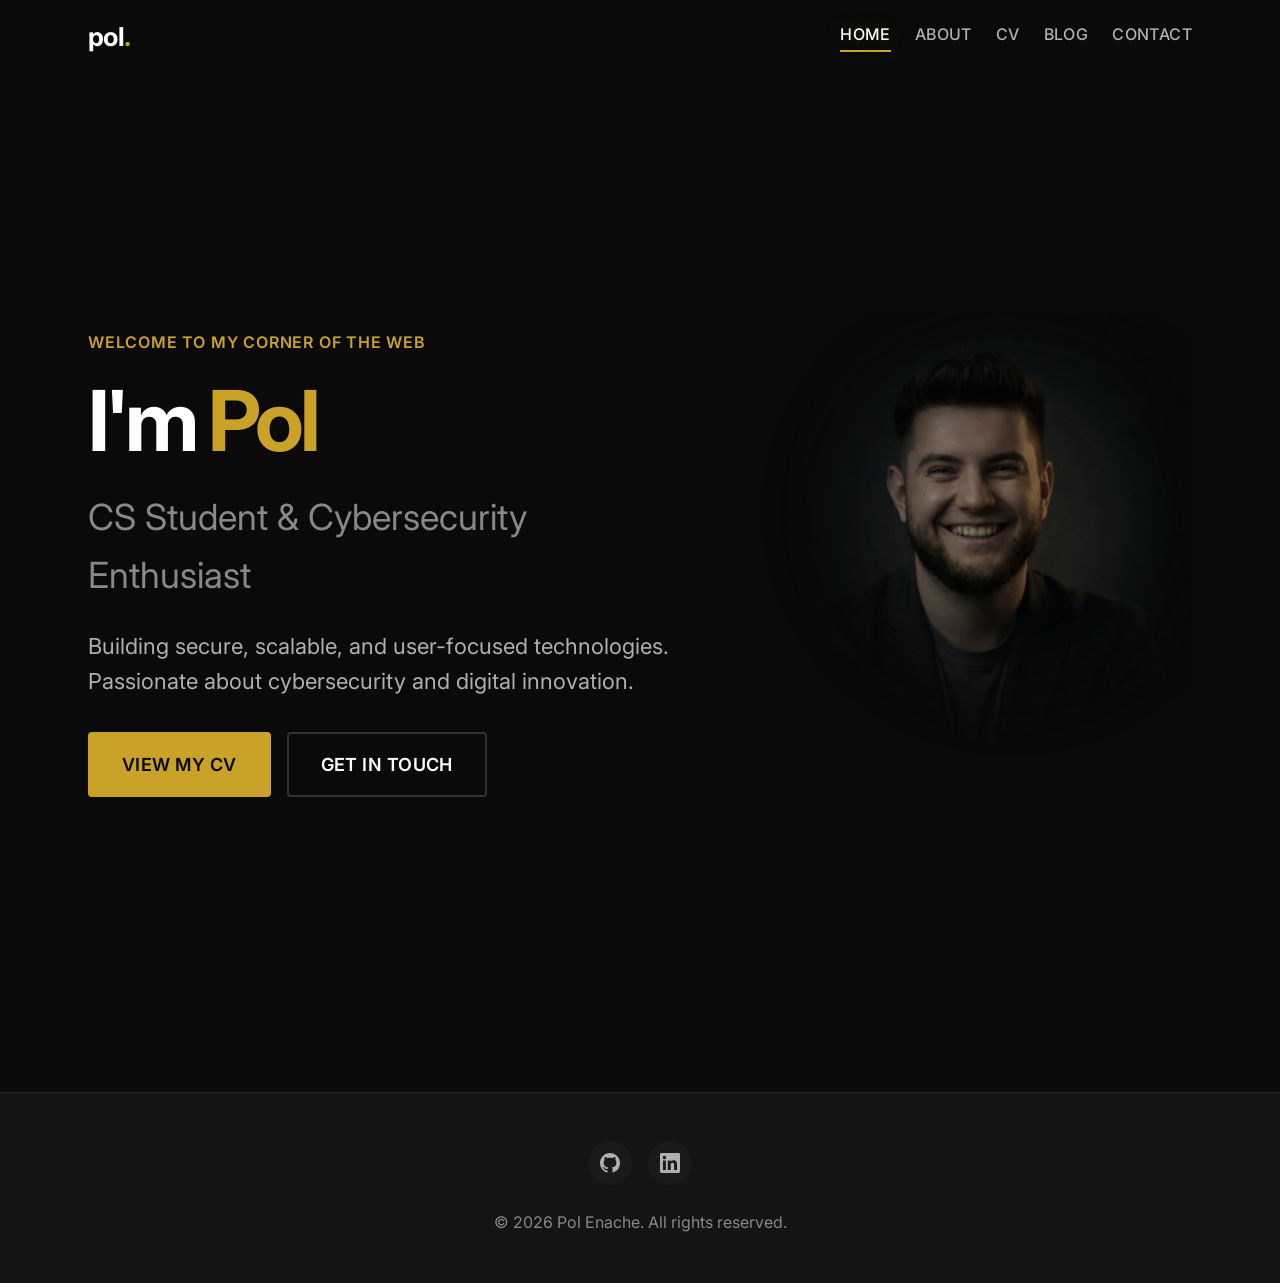
==== index.html @ 5a930a97 "Initial commit - personal portfolio site" ====
<!DOCTYPE html>
<html lang="en">

<head>
  <meta charset="UTF-8">
  <meta name="viewport" content="width=device-width, initial-scale=1.0">
  <meta name="description" content="Personal website of Pol Enache - CS Student & Cybersecurity Enthusiast">
  <title>Pol Enache | Home</title>

  <!-- Google Fonts -->
  <link rel="preconnect" href="https://fonts.googleapis.com">
  <link rel="preconnect" href="https://fonts.gstatic.com" crossorigin>
  <link href="https://fonts.googleapis.com/css2?family=Inter:wght@400;500;600;700&display=swap" rel="stylesheet">

  <!-- Styles -->
  <link rel="stylesheet" href="css/variables.css?v=20260206">
  <link rel="stylesheet" href="css/base.css?v=20260206">
  <link rel="stylesheet" href="css/layout.css?v=20260206">
  <link rel="stylesheet" href="css/components.css?v=20260206">
  <link rel="stylesheet" href="css/animations.css?v=20260206">
  <link rel="stylesheet" href="css/pages.css?v=20260206">
</head>

<body>
  <div class="page-wrapper page-transition">
    <!-- Header -->
    <header class="header">
      <div class="container">
        <div class="header__inner">
          <a href="index.html" class="logo">pol<span>.</span></a>

          <nav class="nav">
            <button class="nav__toggle" aria-label="Toggle navigation">
              <span></span>
              <span></span>
              <span></span>
            </button>

            <ul class="nav__list">
              <li><a href="index.html" class="nav__link active">Home</a></li>
              <li><a href="about.html" class="nav__link">About</a></li>
              <li><a href="cv.html" class="nav__link">CV</a></li>
              <li><a href="blog.html" class="nav__link">Blog</a></li>
              <li><a href="contact.html" class="nav__link">Contact</a></li>
            </ul>
          </nav>
        </div>
      </div>
    </header>

    <!-- Main Content -->
    <main class="main-content">
      <!-- Hero Section -->
      <section class="hero">
        <div class="container">
          <div class="hero__inner">
            <div class="hero__content">
              <span class="hero__greeting">Welcome to my corner of the web</span>
              <h1 class="hero__title">I'm <span class="text-accent">Pol</span></h1>
              <p class="hero__subtitle">CS Student & Cybersecurity Enthusiast</p>
              <p class="hero__description">
                Building secure, scalable, and user-focused technologies.
                Passionate about cybersecurity and digital innovation.
              </p>
              <div class="hero__actions">
                <a href="cv.html" class="btn btn--primary btn--large btn-shine btn--glow">View My CV</a>
                <a href="contact.html" class="btn btn--large">Get in Touch</a>
              </div>
            </div>

            <!-- Hero Portrait -->
            <div class="hero__portrait">
              <div class="hero__portrait-wrapper">
                <img src="images/paul-hero.png" alt="Pol Enache" class="hero__portrait-img">
                <div class="hero__portrait-glow"></div>
              </div>
            </div>
          </div>
        </div>
      </section>
    </main>

    <!-- Footer -->
    <footer class="footer">
      <div class="container">
        <div class="footer__inner">
          <div class="footer__social">
            <a href="https://github.com/3nachePaul" class="footer__social-link" aria-label="GitHub">
              <svg xmlns="http://www.w3.org/2000/svg" viewBox="0 0 24 24" fill="currentColor">
                <path
                  d="M12 0C5.37 0 0 5.37 0 12c0 5.31 3.435 9.795 8.205 11.385.6.105.825-.255.825-.57 0-.285-.015-1.23-.015-2.235-3.015.555-3.795-.735-4.035-1.41-.135-.345-.72-1.41-1.23-1.695-.42-.225-1.02-.78-.015-.795.945-.015 1.62.87 1.845 1.23 1.08 1.815 2.805 1.305 3.495.99.105-.78.42-1.305.765-1.605-2.67-.3-5.46-1.335-5.46-5.925 0-1.305.465-2.385 1.23-3.225-.12-.3-.54-1.53.12-3.18 0 0 1.005-.315 3.3 1.23.96-.27 1.98-.405 3-.405s2.04.135 3 .405c2.295-1.56 3.3-1.23 3.3-1.23.66 1.65.24 2.88.12 3.18.765.84 1.23 1.905 1.23 3.225 0 4.605-2.805 5.625-5.475 5.925.435.375.81 1.095.81 2.22 0 1.605-.015 2.895-.015 3.3 0 .315.225.69.825.57A12.02 12.02 0 0024 12c0-6.63-5.37-12-12-12z" />
              </svg>
            </a>
            <a href="https://www.linkedin.com/in/paul-enache-/" class="footer__social-link" aria-label="LinkedIn">
              <svg xmlns="http://www.w3.org/2000/svg" viewBox="0 0 24 24" fill="currentColor">
                <path
                  d="M20.447 20.452h-3.554v-5.569c0-1.328-.027-3.037-1.852-3.037-1.853 0-2.136 1.445-2.136 2.939v5.667H9.351V9h3.414v1.561h.046c.477-.9 1.637-1.85 3.37-1.85 3.601 0 4.267 2.37 4.267 5.455v6.286zM5.337 7.433a2.062 2.062 0 01-2.063-2.065 2.064 2.064 0 112.063 2.065zm1.782 13.019H3.555V9h3.564v11.452zM22.225 0H1.771C.792 0 0 .774 0 1.729v20.542C0 23.227.792 24 1.771 24h20.451C23.2 24 24 23.227 24 22.271V1.729C24 .774 23.2 0 22.222 0h.003z" />
              </svg>
            </a>
          </div>
          <p class="footer__copyright">© 2026 Pol Enache. All rights reserved.</p>
        </div>
      </div>
    </footer>
  </div>

  <!-- Scripts -->
  <script src="js/main.js?v=20260206"></script>
  <script src="js/animations.js?v=20260206"></script>
  <script src="js/navigation.js?v=20260206"></script>

</body>

</html>
---- css/variables.css ----
/* ==========================================================================
   Design System - CSS Custom Properties
   ========================================================================== */

:root {
  /* Colors - Dark Theme */
  --color-bg: #0a0a0a;
  --color-surface: #141414;
  --color-surface-alt: #1a1a1a;
  --color-surface-elevated: #1f1f1f;
  --color-border: #2a2a2a;
  --color-border-light: #333333;

  /* Text Colors */
  --color-text: #ffffff;
  --color-text-secondary: #b0b0b0;
  --color-text-muted: #888888;
  --color-text-subtle: #666666;

  /* Accent - Gold */
  --color-accent: #c9a227;
  --color-accent-hover: #dbb42f;
  --color-accent-glow: rgba(201, 162, 39, 0.3);
  --color-accent-subtle: rgba(201, 162, 39, 0.1);

  /* Typography */
  --font-family: 'Inter', -apple-system, BlinkMacSystemFont, 'Segoe UI', Roboto, sans-serif;
  --font-weight-normal: 400;
  --font-weight-medium: 500;
  --font-weight-semibold: 600;
  --font-weight-bold: 700;

  /* Font Sizes - Fluid Typography */
  --text-xs: clamp(0.75rem, 0.7rem + 0.25vw, 0.875rem);
  --text-sm: clamp(0.875rem, 0.8rem + 0.375vw, 1rem);
  --text-base: clamp(1rem, 0.925rem + 0.375vw, 1.125rem);
  --text-lg: clamp(1.125rem, 1rem + 0.625vw, 1.375rem);
  --text-xl: clamp(1.25rem, 1.1rem + 0.75vw, 1.625rem);
  --text-2xl: clamp(1.5rem, 1.25rem + 1.25vw, 2.25rem);
  --text-3xl: clamp(1.875rem, 1.5rem + 1.875vw, 3rem);
  --text-4xl: clamp(2.25rem, 1.75rem + 2.5vw, 4rem);
  --text-5xl: clamp(3rem, 2.25rem + 3.75vw, 5.5rem);

  /* Line Heights */
  --leading-none: 1;
  --leading-tight: 1.2;
  --leading-snug: 1.375;
  --leading-normal: 1.5;
  --leading-relaxed: 1.625;
  --leading-loose: 1.75;

  /* Letter Spacing */
  --tracking-tighter: -0.05em;
  --tracking-tight: -0.025em;
  --tracking-normal: 0;
  --tracking-wide: 0.025em;
  --tracking-wider: 0.05em;

  /* Spacing Scale */
  --space-1: 0.25rem;
  /* 4px */
  --space-2: 0.5rem;
  /* 8px */
  --space-3: 0.75rem;
  /* 12px */
  --space-4: 1rem;
  /* 16px */
  --space-5: 1.25rem;
  /* 20px */
  --space-6: 1.5rem;
  /* 24px */
  --space-8: 2rem;
  /* 32px */
  --space-10: 2.5rem;
  /* 40px */
  --space-12: 3rem;
  /* 48px */
  --space-16: 4rem;
  /* 64px */
  --space-20: 5rem;
  /* 80px */
  --space-24: 6rem;
  /* 96px */
  --space-32: 8rem;
  /* 128px */

  /* Container */
  --container-max: 1200px;
  --container-narrow: 800px;
  --container-padding: clamp(1.5rem, 5vw, 3rem);

  /* Border Radius */
  --radius-sm: 4px;
  --radius-md: 8px;
  --radius-lg: 12px;
  --radius-xl: 16px;
  --radius-full: 9999px;

  /* Shadows - Layered for depth */
  --shadow-sm: 0 1px 2px rgba(0, 0, 0, 0.3);
  --shadow-md: 0 4px 6px rgba(0, 0, 0, 0.4);
  --shadow-lg: 0 10px 25px rgba(0, 0, 0, 0.5);
  --shadow-xl: 0 20px 50px rgba(0, 0, 0, 0.6);
  --shadow-glow: 0 0 30px var(--color-accent-glow);

  /* Premium layered shadows for 3D depth */
  --shadow-depth:
    0 1px 2px rgba(0, 0, 0, 0.2),
    0 4px 8px rgba(0, 0, 0, 0.2),
    0 16px 32px rgba(0, 0, 0, 0.25);
  --shadow-depth-hover:
    0 2px 4px rgba(0, 0, 0, 0.2),
    0 8px 16px rgba(0, 0, 0, 0.25),
    0 24px 48px rgba(0, 0, 0, 0.3);
  --shadow-glow-soft: 0 0 20px rgba(201, 162, 39, 0.15);
  --shadow-glow-strong: 0 0 40px rgba(201, 162, 39, 0.35);

  /* Transitions */
  --transition-fast: 150ms ease;
  --transition-base: 250ms ease;
  --transition-slow: 400ms ease;
  --transition-slower: 600ms ease;

  /* Cinematic easing curves */
  --ease-out-expo: cubic-bezier(0.16, 1, 0.3, 1);
  --ease-out-back: cubic-bezier(0.34, 1.56, 0.64, 1);
  --ease-in-out-smooth: cubic-bezier(0.45, 0, 0.15, 1);
  --ease-spring: cubic-bezier(0.175, 0.885, 0.32, 1.275);

  /* Animation durations */
  --duration-fast: 200ms;
  --duration-base: 400ms;
  --duration-slow: 600ms;
  --duration-slower: 800ms;
  --duration-cinematic: 1000ms;

  /* Z-Index Scale */
  --z-base: 1;
  --z-dropdown: 100;
  --z-sticky: 200;
  --z-overlay: 300;
  --z-modal: 400;
  --z-toast: 500;
}
---- css/base.css ----
/* ==========================================================================
   Base Styles - Reset & Typography
   ========================================================================== */

/* Modern CSS Reset */
*,
*::before,
*::after {
    box-sizing: border-box;
    margin: 0;
    padding: 0;
}

html {
    font-size: 16px;
    scroll-behavior: smooth;
    -webkit-font-smoothing: antialiased;
    -moz-osx-font-smoothing: grayscale;
}

body {
    font-family: var(--font-family);
    font-size: var(--text-base);
    font-weight: var(--font-weight-normal);
    line-height: var(--leading-relaxed);
    color: var(--color-text);
    background-color: var(--color-bg);
    min-height: 100vh;
    overflow-x: hidden;
}

/* Typography */
h1,
h2,
h3,
h4,
h5,
h6 {
    font-weight: var(--font-weight-bold);
    line-height: var(--leading-tight);
    letter-spacing: var(--tracking-tight);
    color: var(--color-text);
}

h1 {
    font-size: var(--text-5xl);
    letter-spacing: var(--tracking-tighter);
}

h2 {
    font-size: var(--text-4xl);
}

h3 {
    font-size: var(--text-3xl);
}

h4 {
    font-size: var(--text-2xl);
}

h5 {
    font-size: var(--text-xl);
}

h6 {
    font-size: var(--text-lg);
}

p {
    margin-bottom: var(--space-4);
    color: var(--color-text-secondary);
}

p:last-child {
    margin-bottom: 0;
}

/* Links */
a {
    color: var(--color-accent);
    text-decoration: none;
    transition: color var(--transition-fast);
}

a:hover {
    color: var(--color-accent-hover);
}

/* Lists */
ul,
ol {
    padding-left: var(--space-6);
}

li {
    margin-bottom: var(--space-2);
    color: var(--color-text-secondary);
}

/* Images */
img {
    max-width: 100%;
    height: auto;
    display: block;
}

/* Selection */
::selection {
    background-color: var(--color-accent);
    color: var(--color-bg);
}

/* Focus States */
:focus-visible {
    outline: 2px solid var(--color-accent);
    outline-offset: 2px;
}

/* Scrollbar Styling */
::-webkit-scrollbar {
    width: 10px;
}

::-webkit-scrollbar-track {
    background: var(--color-surface);
}

::-webkit-scrollbar-thumb {
    background: var(--color-border-light);
    border-radius: var(--radius-full);
}

::-webkit-scrollbar-thumb:hover {
    background: var(--color-text-subtle);
}

/* Utility Classes */
.text-accent {
    color: var(--color-accent);
}

.text-muted {
    color: var(--color-text-muted);
}

.text-secondary {
    color: var(--color-text-secondary);
}

.font-medium {
    font-weight: var(--font-weight-medium);
}

.font-semibold {
    font-weight: var(--font-weight-semibold);
}

.font-bold {
    font-weight: var(--font-weight-bold);
}

/* Screen Reader Only */
.sr-only {
    position: absolute;
    width: 1px;
    height: 1px;
    padding: 0;
    margin: -1px;
    overflow: hidden;
    clip: rect(0, 0, 0, 0);
    white-space: nowrap;
    border: 0;
}

/* Mobile Typography Adjustments */
@media (max-width: 768px) {
    h1 {
        font-size: var(--text-3xl);
        word-break: break-word;
    }

    h2 {
        font-size: var(--text-2xl);
    }

    h3 {
        font-size: var(--text-xl);
    }

    h4 {
        font-size: var(--text-lg);
    }

    /* Prevent horizontal overflow */
    body {
        overflow-x: hidden;
    }

    .container {
        padding-left: var(--space-4);
        padding-right: var(--space-4);
    }
}
---- css/layout.css ----
/* ==========================================================================
   Layout - Navigation, Footer, Containers
   ========================================================================== */

/* Container */
.container {
    width: 100%;
    max-width: var(--container-max);
    margin: 0 auto;
    padding: 0 var(--container-padding);
}

.container--narrow {
    max-width: var(--container-narrow);
}

/* Page Wrapper */
.page-wrapper {
    display: flex;
    flex-direction: column;
    min-height: 100vh;
}

.main-content {
    flex: 1;
    padding-top: var(--space-24);
    padding-bottom: var(--space-24);
}

/* Header / Navigation */
.header {
    position: fixed;
    top: 0;
    left: 0;
    right: 0;
    z-index: var(--z-sticky);
    padding: var(--space-4) 0;
    background-color: rgba(10, 10, 10, 0.8);
    backdrop-filter: blur(20px);
    -webkit-backdrop-filter: blur(20px);
    border-bottom: 1px solid transparent;
    transition: border-color var(--transition-base), background-color var(--transition-base);
}

.header.scrolled {
    border-color: var(--color-border);
    background-color: rgba(10, 10, 10, 0.95);
    box-shadow: var(--shadow-depth);
}

.header__inner {
    display: flex;
    align-items: center;
    justify-content: space-between;
}

/* Logo */
.logo {
    font-size: var(--text-xl);
    font-weight: var(--font-weight-bold);
    color: var(--color-text);
    letter-spacing: var(--tracking-tight);
    transition: color var(--transition-fast);
}

.logo:hover {
    color: var(--color-accent);
}

.logo span {
    color: var(--color-accent);
}

/* Desktop Navigation */
.nav {
    display: flex;
    align-items: center;
    gap: var(--space-8);
}

.nav__list {
    display: flex;
    align-items: center;
    gap: var(--space-6);
    list-style: none;
    padding: 0;
    margin: 0;
}

.nav__link {
    position: relative;
    font-size: var(--text-sm);
    font-weight: var(--font-weight-medium);
    color: var(--color-text-secondary);
    text-transform: uppercase;
    letter-spacing: var(--tracking-wide);
    padding: var(--space-2) 0;
    transition: color var(--duration-base) var(--ease-out-expo);
}

.nav__link:hover {
    transform: translateY(-1px);
}

.nav__link::after {
    content: '';
    position: absolute;
    bottom: 0;
    left: 0;
    width: 0;
    height: 2px;
    background-color: var(--color-accent);
    transition: width var(--transition-base);
}

.nav__link:hover,
.nav__link.active {
    color: var(--color-text);
}

.nav__link:hover::after,
.nav__link.active::after {
    width: 100%;
}

/* Mobile Menu Toggle */
.nav__toggle {
    display: none;
    flex-direction: column;
    justify-content: center;
    align-items: center;
    width: 44px;
    height: 44px;
    padding: 0;
    background: none;
    border: none;
    cursor: pointer;
    gap: 6px;
}

.nav__toggle span {
    display: block;
    width: 24px;
    height: 2px;
    background-color: var(--color-text);
    transition: transform var(--transition-base), opacity var(--transition-fast);
}

.nav__toggle.active span:first-child {
    transform: rotate(45deg) translate(5.5px, 5.5px);
}

.nav__toggle.active span:nth-child(2) {
    opacity: 0;
}

.nav__toggle.active span:last-child {
    transform: rotate(-45deg) translate(5.5px, -5.5px);
}

/* Mobile Navigation */
@media (max-width: 768px) {
    .nav__toggle {
        display: flex;
        z-index: 1000;
    }

    .nav__list {
        position: fixed;
        top: 0;
        left: 0;
        right: 0;
        bottom: 0;
        flex-direction: column;
        justify-content: flex-start;
        align-items: center;
        gap: var(--space-4);
        padding-top: 100px;
        padding-bottom: var(--space-8);
        background-color: rgba(10, 10, 10, 0.98);
        opacity: 0;
        visibility: hidden;
        transition: opacity var(--transition-base), visibility var(--transition-base);
        z-index: 999;
        overflow-y: auto;
    }

    .nav__list.active {
        opacity: 1;
        visibility: visible;
    }

    .nav__link {
        font-size: var(--text-lg);
        padding: var(--space-3) var(--space-6);
    }

    .main-content {
        padding-top: var(--space-16);
        padding-bottom: var(--space-16);
    }
}

/* Footer */
.footer {
    padding: var(--space-12) 0;
    border-top: 1px solid var(--color-border);
    background-color: var(--color-surface);
}

.footer__inner {
    display: flex;
    flex-direction: column;
    align-items: center;
    gap: var(--space-6);
    text-align: center;
}

.footer__social {
    display: flex;
    gap: var(--space-4);
}

.footer__social-link {
    display: flex;
    align-items: center;
    justify-content: center;
    width: 44px;
    height: 44px;
    border-radius: var(--radius-full);
    background-color: var(--color-surface-alt);
    color: var(--color-text-secondary);
    transition:
        background-color var(--duration-base) var(--ease-out-expo),
        color var(--transition-fast),
        transform var(--duration-base) var(--ease-out-back),
        box-shadow var(--duration-base) var(--ease-out-expo);
}

.footer__social-link:hover {
    background-color: var(--color-accent);
    color: var(--color-bg);
    transform: translateY(-4px);
    box-shadow: var(--shadow-glow-soft);
}

.footer__social-link svg {
    width: 20px;
    height: 20px;
}

.footer__copyright {
    font-size: var(--text-sm);
    color: var(--color-text-muted);
}

/* Section Layouts */
.section {
    padding: var(--space-20) 0;
}

.section--hero {
    min-height: 100vh;
    display: flex;
    align-items: center;
    padding-top: var(--space-16);
}

.section__header {
    margin-bottom: var(--space-12);
}

.section__title {
    margin-bottom: var(--space-4);
}

.section__subtitle {
    font-size: var(--text-lg);
    color: var(--color-text-muted);
}

/* Grid System */
.grid {
    display: grid;
    gap: var(--space-8);
}

.grid--2 {
    grid-template-columns: repeat(2, 1fr);
}

.grid--3 {
    grid-template-columns: repeat(3, 1fr);
}

@media (max-width: 992px) {
    .grid--3 {
        grid-template-columns: repeat(2, 1fr);
    }
}

@media (max-width: 768px) {

    .grid--2,
    .grid--3 {
        grid-template-columns: 1fr;
    }

    .section {
        padding: var(--space-16) 0;
    }

    .section--hero {
        padding-top: var(--space-24);
    }
}
---- css/components.css ----
/* ==========================================================================
   Components - Buttons, Cards, Forms
   ========================================================================== */

/* Buttons */
.btn {
    display: inline-flex;
    align-items: center;
    justify-content: center;
    gap: var(--space-2);
    padding: var(--space-3) var(--space-6);
    font-family: var(--font-family);
    font-size: var(--text-sm);
    font-weight: var(--font-weight-semibold);
    text-transform: uppercase;
    letter-spacing: var(--tracking-wide);
    color: var(--color-text);
    background-color: transparent;
    border: 2px solid var(--color-border-light);
    border-radius: var(--radius-sm);
    cursor: pointer;
    transition:
        all var(--duration-base) var(--ease-out-expo),
        box-shadow var(--duration-base) var(--ease-out-expo);
}

.btn:hover {
    border-color: var(--color-accent);
    color: var(--color-accent);
    transform: translateY(-3px);
    box-shadow: var(--shadow-glow-soft);
}

.btn:active {
    transform: translateY(0);
}

.btn--primary {
    background-color: var(--color-accent);
    border-color: var(--color-accent);
    color: var(--color-bg);
}

.btn--primary:hover {
    background-color: var(--color-accent-hover);
    border-color: var(--color-accent-hover);
    color: var(--color-bg);
    box-shadow: var(--shadow-glow-strong);
    transform: translateY(-3px);
}

.btn--large {
    padding: var(--space-4) var(--space-8);
    font-size: var(--text-base);
}

.btn--icon {
    width: 44px;
    height: 44px;
    padding: 0;
    border-radius: var(--radius-full);
}

/* Cards */
.card {
    background-color: var(--color-surface);
    border: 1px solid var(--color-border);
    border-radius: var(--radius-lg);
    padding: var(--space-6);
    box-shadow: var(--shadow-depth);
    transition:
        transform var(--duration-base) var(--ease-out-expo),
        border-color var(--duration-base) var(--ease-out-expo),
        box-shadow var(--duration-base) var(--ease-out-expo);
}

.card:hover {
    transform: translateY(-8px);
    border-color: var(--color-accent);
    box-shadow: var(--shadow-depth-hover), var(--shadow-glow-soft);
}

.card--clickable {
    cursor: pointer;
}

.card__header {
    margin-bottom: var(--space-4);
}

.card__meta {
    display: flex;
    align-items: center;
    gap: var(--space-3);
    font-size: var(--text-sm);
    color: var(--color-text-muted);
    margin-bottom: var(--space-2);
}

.card__title {
    font-size: var(--text-xl);
    margin-bottom: 0;
    transition: color var(--transition-fast);
}

.card:hover .card__title {
    color: var(--color-accent);
}

.card__content {
    color: var(--color-text-secondary);
}

.card__footer {
    margin-top: var(--space-4);
    padding-top: var(--space-4);
    border-top: 1px solid var(--color-border);
}

/* Tags */
.tag {
    display: inline-flex;
    align-items: center;
    padding: var(--space-1) var(--space-3);
    font-size: var(--text-xs);
    font-weight: var(--font-weight-medium);
    color: var(--color-accent);
    background-color: var(--color-accent-subtle);
    border-radius: var(--radius-full);
    text-transform: uppercase;
    letter-spacing: var(--tracking-wide);
}

/* Form Elements */
.form-group {
    margin-bottom: var(--space-6);
}

.form-label {
    display: block;
    font-size: var(--text-sm);
    font-weight: var(--font-weight-medium);
    color: var(--color-text);
    margin-bottom: var(--space-2);
    text-transform: uppercase;
    letter-spacing: var(--tracking-wide);
}

.form-input,
.form-textarea {
    width: 100%;
    padding: var(--space-4);
    font-family: var(--font-family);
    font-size: var(--text-base);
    color: var(--color-text);
    background-color: var(--color-surface);
    border: 1px solid var(--color-border);
    border-radius: var(--radius-md);
    transition: border-color var(--transition-fast), box-shadow var(--transition-fast);
}

.form-input::placeholder,
.form-textarea::placeholder {
    color: var(--color-text-subtle);
}

.form-input:focus,
.form-textarea:focus {
    outline: none;
    border-color: var(--color-accent);
    box-shadow: 0 0 0 3px var(--color-accent-subtle);
}

.form-textarea {
    min-height: 150px;
    resize: vertical;
}

/* Timeline */
.timeline {
    position: relative;
    padding-left: var(--space-8);
}

.timeline::before {
    content: '';
    position: absolute;
    left: 0;
    top: 0;
    bottom: 0;
    width: 2px;
    background-color: var(--color-border);
}

.timeline__item {
    position: relative;
    padding-bottom: var(--space-10);
}

.timeline__item:last-child {
    padding-bottom: 0;
}

.timeline__item::before {
    content: '';
    position: absolute;
    left: calc(-1 * var(--space-8) - 5px);
    top: 6px;
    width: 12px;
    height: 12px;
    background-color: var(--color-accent);
    border-radius: var(--radius-full);
    box-shadow: 0 0 0 4px var(--color-bg), var(--shadow-glow-soft);
}

.timeline__date {
    font-size: var(--text-sm);
    font-weight: var(--font-weight-semibold);
    color: var(--color-accent);
    text-transform: uppercase;
    letter-spacing: var(--tracking-wide);
    margin-bottom: var(--space-2);
}

.timeline__title {
    font-size: var(--text-xl);
    margin-bottom: var(--space-1);
}

.timeline__subtitle {
    font-size: var(--text-base);
    color: var(--color-text-muted);
    margin-bottom: var(--space-3);
}

.timeline__content {
    color: var(--color-text-secondary);
}

/* Skills */
.skill-list {
    display: flex;
    flex-wrap: wrap;
    gap: var(--space-3);
    list-style: none;
    padding: 0;
}

.skill-item {
    padding: var(--space-2) var(--space-4);
    font-size: var(--text-sm);
    font-weight: var(--font-weight-medium);
    color: var(--color-text-secondary);
    background-color: var(--color-surface-alt);
    border: 1px solid var(--color-border);
    border-radius: var(--radius-md);
    margin-bottom: 0;
    transition:
        border-color var(--duration-base) var(--ease-out-expo),
        color var(--transition-fast),
        transform var(--duration-base) var(--ease-out-back),
        box-shadow var(--duration-base) var(--ease-out-expo);
}

.skill-item:hover {
    border-color: var(--color-accent);
    color: var(--color-text);
    transform: translateY(-2px);
    box-shadow: var(--shadow-glow-soft);
}

/* Divider */
.divider {
    width: 60px;
    height: 3px;
    background-color: var(--color-accent);
    border: none;
    margin: var(--space-6) 0;
}

/* Icon Links */
.icon-link {
    display: inline-flex;
    align-items: center;
    gap: var(--space-2);
    color: var(--color-text-secondary);
    transition: color var(--transition-fast);
}

.icon-link:hover {
    color: var(--color-accent);
}

.icon-link svg {
    width: 18px;
    height: 18px;
}

/* Mobile Component Adjustments */
@media (max-width: 768px) {
    .btn {
        padding: var(--space-3) var(--space-5);
        font-size: var(--text-xs);
    }

    .btn--large {
        padding: var(--space-3) var(--space-6);
        font-size: var(--text-sm);
    }

    .card {
        padding: var(--space-4);
    }

    .card:hover {
        transform: translateY(-4px);
    }

    .card__title {
        font-size: var(--text-lg);
    }

    /* Form elements mobile */
    .form-input,
    .form-textarea {
        padding: var(--space-3);
        font-size: var(--text-base);
    }
}
---- css/animations.css ----
/* ==========================================================================
   Animations - Premium Keyframes, Cinematic Transitions, Scroll Reveals
   ========================================================================== */

/* ==========================================================================
   Keyframe Animations
   ========================================================================== */

@keyframes fadeIn {
    from {
        opacity: 0;
    }

    to {
        opacity: 1;
    }
}

@keyframes fadeInUp {
    from {
        opacity: 0;
        transform: translateY(40px);
    }

    to {
        opacity: 1;
        transform: translateY(0);
    }
}

@keyframes fadeInDown {
    from {
        opacity: 0;
        transform: translateY(-30px);
    }

    to {
        opacity: 1;
        transform: translateY(0);
    }
}

@keyframes fadeInLeft {
    from {
        opacity: 0;
        transform: translateX(-40px);
    }

    to {
        opacity: 1;
        transform: translateX(0);
    }
}

@keyframes fadeInRight {
    from {
        opacity: 0;
        transform: translateX(40px);
    }

    to {
        opacity: 1;
        transform: translateX(0);
    }
}

@keyframes scaleIn {
    from {
        opacity: 0;
        transform: scale(0.92);
    }

    to {
        opacity: 1;
        transform: scale(1);
    }
}

/* Cinematic reveal with subtle blur */
@keyframes cinematicReveal {
    from {
        opacity: 0;
        transform: translateY(60px) scale(0.95);
        filter: blur(8px);
    }

    40% {
        filter: blur(2px);
    }

    to {
        opacity: 1;
        transform: translateY(0) scale(1);
        filter: blur(0);
    }
}

/* Elegant rise animation for cards */
@keyframes riseUp {
    from {
        opacity: 0;
        transform: translateY(50px);
    }

    to {
        opacity: 1;
        transform: translateY(0);
    }
}

/* Gold accent line animation */
@keyframes lineExpand {
    from {
        transform: scaleX(0);
        transform-origin: left center;
    }

    to {
        transform: scaleX(1);
        transform-origin: left center;
    }
}

@keyframes lineExpandCenter {
    from {
        transform: scaleX(0);
    }

    to {
        transform: scaleX(1);
    }
}

/* Subtle pulse for timeline dots */
@keyframes dotPulse {

    0%,
    100% {
        box-shadow: 0 0 0 0 var(--color-accent-glow);
    }

    50% {
        box-shadow: 0 0 0 8px transparent;
    }
}

/* Button glow pulse */
@keyframes glowPulse {

    0%,
    100% {
        box-shadow: var(--shadow-glow-soft);
    }

    50% {
        box-shadow: var(--shadow-glow);
    }
}

@keyframes slideInFromBottom {
    from {
        transform: translateY(100%);
    }

    to {
        transform: translateY(0);
    }
}

@keyframes pulse {

    0%,
    100% {
        opacity: 1;
    }

    50% {
        opacity: 0.7;
    }
}

@keyframes shimmer {
    0% {
        background-position: -200% 0;
    }

    100% {
        background-position: 200% 0;
    }
}

@keyframes scrollBounce {

    0%,
    100% {
        transform: translateX(-50%) translateY(0);
        opacity: 1;
    }

    50% {
        transform: translateX(-50%) translateY(12px);
        opacity: 0.4;
    }
}

/* Pop in animation for skill tags */
@keyframes popIn {
    from {
        opacity: 0;
        transform: scale(0.8);
    }

    50% {
        transform: scale(1.05);
    }

    to {
        opacity: 1;
        transform: scale(1);
    }
}

/* ==========================================================================
   Page Load Animation
   ========================================================================== */

/* Page entrance — cinematic fade + rise + blur clear */
@keyframes pageEntrance {
    0% {
        opacity: 0;
        transform: translateY(20px);
        filter: blur(6px);
    }

    60% {
        filter: blur(0);
    }

    100% {
        opacity: 1;
        transform: translateY(0);
        filter: blur(0);
    }
}

.page-transition {
    animation: pageEntrance 0.9s cubic-bezier(0.16, 1, 0.3, 1) forwards;
}

/* ==========================================================================
   Scroll Reveal System
   ========================================================================== */

/* Base reveal class - smooth and modern */
.reveal {
    opacity: 0;
    transform: translateY(40px) scale(0.98);
    filter: blur(4px);
    transition:
        opacity 0.8s cubic-bezier(0.16, 1, 0.3, 1),
        transform 0.8s cubic-bezier(0.16, 1, 0.3, 1),
        filter 0.6s cubic-bezier(0.16, 1, 0.3, 1);
}

.reveal.revealed {
    opacity: 1;
    transform: translateY(0) scale(1);
    filter: blur(0);
}

/* Rise variant - more pronounced vertical movement */
.reveal--rise {
    transform: translateY(60px);
}

.reveal--rise.revealed {
    transform: translateY(0);
}

/* Fade variant - opacity only */
.reveal--fade {
    transform: none;
}

.reveal--fade.revealed {
    transform: none;
}

/* Scale variant */
.reveal--scale {
    transform: scale(0.92);
}

.reveal--scale.revealed {
    transform: scale(1);
}

/* Left slide variant */
.reveal--left {
    transform: translateX(-50px);
}

.reveal--left.revealed {
    transform: translateX(0);
}

/* Right slide variant */
.reveal--right {
    transform: translateX(50px);
}

.reveal--right.revealed {
    transform: translateX(0);
}

/* Cinematic variant with blur - premium effect */
.reveal--cinematic {
    transform: translateY(50px) scale(0.94);
    filter: blur(8px);
    transition:
        opacity 1s cubic-bezier(0.16, 1, 0.3, 1),
        transform 1s cubic-bezier(0.16, 1, 0.3, 1),
        filter 0.7s cubic-bezier(0.16, 1, 0.3, 1);
}

.reveal--cinematic.revealed {
    transform: translateY(0) scale(1);
    filter: blur(0);
}

/* Staggered Delays for groups */
.reveal-delay-1 {
    transition-delay: 100ms;
}

.reveal-delay-2 {
    transition-delay: 200ms;
}

.reveal-delay-3 {
    transition-delay: 300ms;
}

.reveal-delay-4 {
    transition-delay: 400ms;
}

.reveal-delay-5 {
    transition-delay: 500ms;
}

.reveal-delay-6 {
    transition-delay: 600ms;
}

/* Extended delays for hero sequences */
.hero-delay-1 {
    animation-delay: 0.1s;
}

.hero-delay-2 {
    animation-delay: 0.2s;
}

.hero-delay-3 {
    animation-delay: 0.3s;
}

.hero-delay-4 {
    animation-delay: 0.4s;
}

.hero-delay-5 {
    animation-delay: 0.5s;
}

.hero-delay-6 {
    animation-delay: 0.6s;
}

.hero-delay-7 {
    animation-delay: 0.7s;
}

.hero-delay-8 {
    animation-delay: 0.8s;
}

/* ==========================================================================
   Hero Animations - Premium Cinematic Sequence
   ========================================================================== */

/* Cinematic hero entrance with scale and blur */
@keyframes heroReveal {
    0% {
        opacity: 0;
        transform: translateY(30px) scale(0.96);
        filter: blur(8px);
    }

    60% {
        filter: blur(2px);
    }

    100% {
        opacity: 1;
        transform: translateY(0) scale(1);
        filter: blur(0);
    }
}

@keyframes heroPortraitReveal {
    0% {
        opacity: 0;
        transform: translateX(50px) scale(0.9);
        filter: blur(12px);
    }

    50% {
        filter: blur(4px);
    }

    100% {
        opacity: 1;
        transform: translateX(0) scale(1);
        filter: blur(0);
    }
}

.hero__greeting {
    animation: heroReveal 0.9s cubic-bezier(0.16, 1, 0.3, 1) 0.1s backwards;
}

.hero__title {
    animation: heroReveal 1s cubic-bezier(0.16, 1, 0.3, 1) 0.2s backwards;
}

.hero__title .text-accent {
    display: inline-block;
    animation: heroReveal 0.9s cubic-bezier(0.16, 1, 0.3, 1) 0.35s backwards;
}

.hero__subtitle {
    animation: heroReveal 0.9s cubic-bezier(0.16, 1, 0.3, 1) 0.45s backwards;
}

.hero__description {
    animation: heroReveal 0.9s cubic-bezier(0.16, 1, 0.3, 1) 0.6s backwards;
}

.hero__actions {
    animation: heroReveal 0.8s cubic-bezier(0.16, 1, 0.3, 1) 0.75s backwards;
}

.hero__actions .btn:nth-child(1) {
    animation: heroReveal 0.7s cubic-bezier(0.16, 1, 0.3, 1) 0.85s backwards;
}

.hero__actions .btn:nth-child(2) {
    animation: heroReveal 0.7s cubic-bezier(0.16, 1, 0.3, 1) 0.95s backwards;
}

.hero__portrait {
    animation: heroPortraitReveal 1.2s cubic-bezier(0.16, 1, 0.3, 1) 0.3s backwards;
}

/* Contact page — stagger the link items */
.contact__link {
    opacity: 0;
    transform: translateX(-20px);
    transition: opacity var(--duration-slower) var(--ease-out-expo),
        transform var(--duration-slower) var(--ease-out-expo),
        border-color var(--transition-fast),
        color var(--transition-fast);
}

.contact__link.revealed,
.contact__info.revealed .contact__link {
    opacity: 1;
    transform: translateX(0);
}

.contact__info.revealed .contact__link:nth-child(1) {
    transition-delay: 0.1s;
}

.contact__info.revealed .contact__link:nth-child(2) {
    transition-delay: 0.2s;
}

.contact__info.revealed .contact__link:nth-child(3) {
    transition-delay: 0.3s;
}

.hero__scroll {
    animation: fadeIn var(--duration-cinematic) var(--ease-out-expo) 1.2s backwards;
}

/* ==========================================================================
   About Page Animations
   ========================================================================== */

.about__image {
    animation: fadeInLeft var(--duration-slower) var(--ease-out-expo) 0.2s backwards;
}

.about__bio h1 {
    animation: fadeInUp var(--duration-slower) var(--ease-out-expo) 0.35s backwards;
}

.about__bio .divider {
    animation: lineExpandCenter var(--duration-slower) var(--ease-out-expo) 0.5s backwards;
    transform-origin: center;
}

.about__bio p {
    animation: fadeInUp var(--duration-slower) var(--ease-out-expo) 0.6s backwards;
}

/* Gold accent divider animation */
.divider {
    animation: lineExpandCenter var(--duration-slower) var(--ease-out-expo) 0.5s backwards;
    transform-origin: center;
}

.hero .divider,
.cv__header .divider,
.blog__header .divider {
    animation: lineExpandCenter var(--duration-slower) var(--ease-out-expo) 0.5s backwards;
}

/* ==========================================================================
   Navigation Animations
   ========================================================================== */

/* Animated underline with elastic feel */
.nav__link::after {
    content: '';
    position: absolute;
    bottom: 0;
    left: 0;
    width: 0;
    height: 2px;
    background-color: var(--color-accent);
    transition: width var(--duration-base) var(--ease-out-expo);
}

.nav__link:hover::after,
.nav__link.active::after {
    width: 100%;
}

/* Active link glow effect */
.nav__link.active {
    text-shadow: 0 0 20px var(--color-accent-glow);
}

/* ==========================================================================
   Button Effects
   ========================================================================== */

/* Enhanced shine effect */
.btn-shine {
    position: relative;
    overflow: hidden;
}

.btn-shine::before {
    content: '';
    position: absolute;
    top: 0;
    left: -100%;
    width: 100%;
    height: 100%;
    background: linear-gradient(90deg,
            transparent,
            rgba(255, 255, 255, 0.15),
            transparent);
    transition: left var(--duration-slow) var(--ease-out-expo);
}

.btn-shine:hover::before {
    left: 100%;
}

/* Primary button glow on hover */
.btn--primary {
    transition:
        all var(--transition-base),
        box-shadow var(--duration-base) var(--ease-out-expo);
}

.btn--primary:hover {
    box-shadow: var(--shadow-glow);
}

/* Subtle glow pulse for CTA buttons */
.btn--glow {
    animation: glowPulse 3s ease-in-out infinite;
}

.btn--glow:hover {
    animation: none;
    box-shadow: var(--shadow-glow-strong);
}

/* ==========================================================================
   Card Effects
   ========================================================================== */

/* Premium depth on cards */
.card {
    box-shadow: var(--shadow-depth);
    transition:
        transform var(--duration-base) var(--ease-out-expo),
        box-shadow var(--duration-base) var(--ease-out-expo),
        border-color var(--duration-base) var(--ease-out-expo);
}

.card:hover {
    transform: translateY(-8px);
    box-shadow: var(--shadow-depth-hover);
}

/* Gold border reveal on hover */
.card--accent-border {
    position: relative;
}

.card--accent-border::before {
    content: '';
    position: absolute;
    inset: -1px;
    border-radius: inherit;
    padding: 2px;
    background: linear-gradient(135deg,
            var(--color-accent),
            transparent 50%,
            var(--color-accent));
    -webkit-mask:
        linear-gradient(#fff 0 0) content-box,
        linear-gradient(#fff 0 0);
    mask:
        linear-gradient(#fff 0 0) content-box,
        linear-gradient(#fff 0 0);
    -webkit-mask-composite: xor;
    mask-composite: exclude;
    opacity: 0;
    transition: opacity var(--duration-base) var(--ease-out-expo);
}

.card--accent-border:hover::before {
    opacity: 1;
}

/* Blog card specific enhancements */
.blog-card {
    overflow: hidden;
}

.blog-card__image img {
    transition: transform var(--duration-slow) var(--ease-out-expo);
}

.blog-card:hover .blog-card__image img {
    transform: scale(1.08);
}

/* ==========================================================================
   Timeline Animations
   ========================================================================== */

/* Timeline dot pulse */
.timeline__item::before {
    animation: dotPulse 2.5s ease-in-out infinite;
    animation-delay: calc(var(--item-index, 0) * 0.3s);
}

/* Timeline line draw effect */
.timeline::before {
    transform-origin: top;
    animation: lineGrow var(--duration-cinematic) var(--ease-out-expo) forwards;
}

@keyframes lineGrow {
    from {
        transform: scaleY(0);
    }

    to {
        transform: scaleY(1);
    }
}

/* Timeline items stagger */
.timeline__item {
    opacity: 0;
    transform: translateX(-30px);
    transition:
        opacity var(--duration-slower) var(--ease-out-expo),
        transform var(--duration-slower) var(--ease-out-expo);
}

.timeline__item.revealed {
    opacity: 1;
    transform: translateX(0);
}

/* ==========================================================================
   Skill Tag Animations
   ========================================================================== */

.skill-item {
    opacity: 0;
    transform: scale(0.85);
    transition:
        opacity var(--duration-base) var(--ease-spring),
        transform var(--duration-base) var(--ease-spring),
        border-color var(--transition-fast),
        color var(--transition-fast);
}

.skill-item.revealed {
    opacity: 1;
    transform: scale(1);
}

/* Stagger animation for skill items */
.skill-list .skill-item:nth-child(1) {
    transition-delay: 0ms;
}

.skill-list .skill-item:nth-child(2) {
    transition-delay: 50ms;
}

.skill-list .skill-item:nth-child(3) {
    transition-delay: 100ms;
}

.skill-list .skill-item:nth-child(4) {
    transition-delay: 150ms;
}

.skill-list .skill-item:nth-child(5) {
    transition-delay: 200ms;
}

.skill-list .skill-item:nth-child(6) {
    transition-delay: 250ms;
}

.skill-list .skill-item:nth-child(7) {
    transition-delay: 300ms;
}

.skill-list .skill-item:nth-child(8) {
    transition-delay: 350ms;
}

/* ==========================================================================
   Loading States & Utilities
   ========================================================================== */

.loading {
    position: relative;
    overflow: hidden;
}

.loading::after {
    content: '';
    position: absolute;
    inset: 0;
    background: linear-gradient(90deg,
            transparent,
            var(--color-surface-alt),
            transparent);
    background-size: 200% 100%;
    animation: shimmer 1.5s infinite;
}

/* Link underline animation */
.link-underline {
    position: relative;
    display: inline-block;
}

.link-underline::after {
    content: '';
    position: absolute;
    bottom: -2px;
    left: 0;
    width: 0;
    height: 1px;
    background-color: currentColor;
    transition: width var(--duration-base) var(--ease-out-expo);
}

.link-underline:hover::after {
    width: 100%;
}

/* ==========================================================================
   Page Overlay Transition
   ========================================================================== */

.page-overlay {
    position: fixed;
    inset: 0;
    background-color: var(--color-bg);
    z-index: 9999;
    pointer-events: none;
    opacity: 0;
    transition: opacity 0.4s cubic-bezier(0.16, 1, 0.3, 1);
}

.page-overlay.active {
    opacity: 1;
    pointer-events: all;
}

/* ==========================================================================
   Reduced Motion - Accessibility
   ========================================================================== */

@media (prefers-reduced-motion: reduce) {

    *,
    *::before,
    *::after {
        animation-duration: 0.01ms !important;
        animation-iteration-count: 1 !important;
        transition-duration: 0.01ms !important;
    }

    .reveal {
        opacity: 1;
        transform: none;
        filter: none;
    }

    .timeline__item {
        opacity: 1;
        transform: none;
    }

    .skill-item {
        opacity: 1;
        transform: none;
    }
}
---- css/pages.css ----
/* ==========================================================================
   Page-Specific Styles
   ========================================================================== */

/* Hero Section */
.hero {
    position: relative;
    display: flex;
    align-items: center;
    min-height: 100vh;
    padding-top: var(--space-8);
    overflow: hidden;
}

/* Hero Layout - Side by Side */
.hero__inner {
    display: flex;
    align-items: center;
    justify-content: space-between;
    gap: var(--space-8);
    width: 100%;
}

.hero__content {
    max-width: 600px;
    flex: 1;
    position: relative;
    z-index: 2;
}

/* Hero Portrait */
.hero__portrait {
    position: relative;
    flex: 0 0 auto;
    width: 450px;
    height: 500px;
    z-index: 1;
}

.hero__portrait-wrapper {
    position: relative;
    width: 100%;
    height: 100%;
    transition: transform 0.6s cubic-bezier(0.165, 0.84, 0.44, 1);
}

.hero__portrait-wrapper:hover {
    transform: translateY(-8px) scale(1.02);
}

.hero__portrait-img {
    width: 100%;
    height: 100%;
    object-fit: cover;
    object-position: center top;
    /* Gradient mask for fading edges */
    mask-image: radial-gradient(ellipse 80% 70% at 60% 40%, black 30%, transparent 70%);
    -webkit-mask-image: radial-gradient(ellipse 80% 70% at 60% 40%, black 30%, transparent 70%);
    opacity: 0.7;
    filter: saturate(0.85) contrast(1.05);
    transition: opacity 0.5s ease, filter 0.5s ease;
}

.hero__portrait-wrapper:hover .hero__portrait-img {
    opacity: 0.9;
    filter: saturate(0.95) contrast(1.1);
}

/* Subtle ambient glow behind portrait */
.hero__portrait-glow {
    position: absolute;
    top: 50%;
    left: 50%;
    transform: translate(-50%, -50%);
    width: 300px;
    height: 350px;
    background: radial-gradient(ellipse at center, rgba(201, 162, 39, 0.08) 0%, transparent 70%);
    filter: blur(40px);
    z-index: -1;
    opacity: 0.5;
    transition: opacity 0.5s ease, transform 0.5s ease;
}

.hero__portrait-wrapper:hover .hero__portrait-glow {
    opacity: 1;
    transform: translate(-50%, -50%) scale(1.15);
}

/* Responsive: Hide portrait on smaller screens */
@media (max-width: 1024px) {
    .hero__portrait {
        width: 350px;
        height: 400px;
    }

    .hero {
        padding-top: var(--space-12);
    }
}

@media (max-width: 768px) {
    .hero {
        min-height: auto;
        padding-top: var(--space-8);
        padding-bottom: var(--space-12);
    }

    .hero__inner {
        flex-direction: column;
        text-align: center;
    }

    .hero__portrait {
        width: 280px;
        height: 300px;
        order: -1;
        display: block;
    }

    .hero__portrait-img {
        mask-image: radial-gradient(ellipse 85% 75% at 50% 40%, black 30%, transparent 70%);
        -webkit-mask-image: radial-gradient(ellipse 85% 75% at 50% 40%, black 30%, transparent 70%);
    }

    .hero__content {
        max-width: 100%;
    }

    .hero__title {
        font-size: var(--text-4xl);
    }

    .hero__subtitle {
        font-size: var(--text-xl);
    }

    .hero__description {
        font-size: var(--text-base);
    }

    .hero__actions {
        justify-content: center;
        flex-direction: column;
        align-items: center;
    }

    .hero__actions .btn {
        width: 100%;
        max-width: 280px;
    }

    .hero__scroll {
        display: none;
    }
}

/* Reduced motion */
@media (prefers-reduced-motion: reduce) {
    .hero__portrait-wrapper {
        animation: none;
    }

    .hero__portrait-glow {
        animation: none;
    }
}

.hero__greeting {
    display: inline-block;
    font-size: var(--text-sm);
    font-weight: var(--font-weight-semibold);
    color: var(--color-accent);
    text-transform: uppercase;
    letter-spacing: var(--tracking-wider);
    margin-bottom: var(--space-4);
}

.hero__title {
    margin-bottom: var(--space-4);
}

.hero__subtitle {
    font-size: var(--text-2xl);
    font-weight: var(--font-weight-normal);
    color: var(--color-text-muted);
    margin-bottom: var(--space-6);
}

.hero__description {
    font-size: var(--text-lg);
    max-width: 600px;
    margin-bottom: var(--space-8);
}

.hero__actions {
    display: flex;
    flex-wrap: wrap;
    gap: var(--space-4);
}

.hero__scroll {
    position: absolute;
    bottom: var(--space-8);
    left: 50%;
    transform: translateX(-50%);
    display: flex;
    flex-direction: column;
    align-items: center;
    gap: var(--space-2);
    color: var(--color-text-muted);
    font-size: var(--text-xs);
    text-transform: uppercase;
    letter-spacing: var(--tracking-wider);
    animation: fadeIn 1s ease-out 1.2s backwards;
}

.hero__scroll-icon {
    width: 24px;
    height: 40px;
    border: 2px solid var(--color-border-light);
    border-radius: var(--radius-full);
    position: relative;
}

.hero__scroll-icon::before {
    content: '';
    position: absolute;
    top: 8px;
    left: 50%;
    transform: translateX(-50%);
    width: 4px;
    height: 8px;
    background-color: var(--color-accent);
    border-radius: var(--radius-full);
    animation: scrollBounce 2s ease-in-out infinite;
}

@keyframes scrollBounce {

    0%,
    100% {
        transform: translateX(-50%) translateY(0);
        opacity: 1;
    }

    50% {
        transform: translateX(-50%) translateY(12px);
        opacity: 0.4;
    }
}

/* About Page */
.about__intro {
    display: grid;
    grid-template-columns: 280px 1fr;
    gap: var(--space-12);
    align-items: center;
    margin-bottom: var(--space-16);
    max-width: 900px;
    margin-left: auto;
    margin-right: auto;
}

.about__image {
    aspect-ratio: 3/4;
    background-color: var(--color-surface);
    border-radius: var(--radius-lg);
    overflow: hidden;
    border: 1px solid var(--color-border);
    box-shadow: var(--shadow-depth);
    transition: transform var(--duration-base) var(--ease-out-expo),
        border-color var(--duration-base) var(--ease-out-expo),
        box-shadow var(--duration-base) var(--ease-out-expo);
}

.about__image:hover {
    transform: translateY(-4px);
    border-color: var(--color-accent);
    box-shadow: var(--shadow-depth-hover), var(--shadow-glow-soft);
}

.about__image img {
    width: 100%;
    height: 100%;
    object-fit: cover;
    object-position: center top;
}

.about__bio h1 {
    margin-bottom: var(--space-4);
}

.about__bio h2 {
    margin-bottom: var(--space-6);
}

@media (max-width: 768px) {
    .about__intro {
        grid-template-columns: 1fr;
        gap: var(--space-8);
        text-align: center;
    }

    .about__image {
        max-width: 220px;
        margin: 0 auto;
    }

    .about__bio .divider {
        margin-left: auto;
        margin-right: auto;
    }
}

/* CV Page */
.cv__header {
    text-align: center;
    margin-bottom: var(--space-16);
}

.cv__download {
    margin-top: var(--space-6);
}

.cv__section {
    margin-bottom: var(--space-16);
}

.cv__section:last-child {
    margin-bottom: 0;
}

.cv__section-title {
    display: flex;
    align-items: center;
    gap: var(--space-4);
    margin-bottom: var(--space-8);
}

.cv__section-title::after {
    content: '';
    flex: 1;
    height: 1px;
    background-color: var(--color-border);
}

/* CV Scroll Indicator */
.cv__scroll {
    display: flex;
    flex-direction: column;
    align-items: center;
    gap: var(--space-2);
    color: var(--color-text-muted);
    font-size: var(--text-xs);
    text-transform: uppercase;
    letter-spacing: var(--tracking-wider);
    margin: var(--space-8) 0 var(--space-12);
    text-align: center;
}

.cv__scroll-icon {
    width: 24px;
    height: 40px;
    border: 2px solid var(--color-border-light);
    border-radius: var(--radius-full);
    position: relative;
}

.cv__scroll-icon::before {
    content: '';
    position: absolute;
    top: 8px;
    left: 50%;
    transform: translateX(-50%);
    width: 4px;
    height: 8px;
    background-color: var(--color-accent);
    border-radius: var(--radius-full);
    animation: scrollBounce 2s ease-in-out infinite;
}

@media (max-width: 768px) {
    .cv__scroll {
        margin: var(--space-6) 0 var(--space-8);
    }
}

/* Blog Page */
.blog__header {
    margin-bottom: var(--space-12);
}

.blog__grid {
    display: grid;
    grid-template-columns: repeat(auto-fill, minmax(350px, 1fr));
    gap: var(--space-8);
}

.blog-card {
    display: flex;
    flex-direction: column;
}

.blog-card__image {
    aspect-ratio: 16/9;
    background-color: var(--color-surface-alt);
    border-radius: var(--radius-lg) var(--radius-lg) 0 0;
    overflow: hidden;
    margin: calc(-1 * var(--space-6));
    margin-bottom: var(--space-4);
}

.blog-card__image img {
    width: 100%;
    height: 100%;
    object-fit: cover;
    transition: transform var(--transition-slow);
}

.blog-card:hover .blog-card__image img {
    transform: scale(1.08);
}

.blog-card__tags {
    display: flex;
    gap: var(--space-2);
    margin-top: var(--space-4);
}

.blog__pagination {
    display: flex;
    justify-content: center;
    gap: var(--space-2);
    margin-top: var(--space-12);
}

.blog__pagination-btn {
    width: 44px;
    height: 44px;
    display: flex;
    align-items: center;
    justify-content: center;
    background-color: var(--color-surface);
    border: 1px solid var(--color-border);
    border-radius: var(--radius-md);
    color: var(--color-text-secondary);
    font-weight: var(--font-weight-medium);
    transition: all var(--transition-fast);
}

.blog__pagination-btn:hover,
.blog__pagination-btn.active {
    border-color: var(--color-accent);
    color: var(--color-accent);
    transform: translateY(-2px);
    box-shadow: var(--shadow-glow-soft);
}

/* Contact Page */
.contact__grid {
    display: grid;
    grid-template-columns: 1fr 1fr;
    gap: var(--space-12);
}

.contact__info h2 {
    margin-bottom: var(--space-6);
}

.contact__info p {
    margin-bottom: var(--space-8);
}

.contact__links {
    display: flex;
    flex-direction: column;
    gap: var(--space-4);
}

.contact__link {
    display: flex;
    align-items: center;
    gap: var(--space-4);
    padding: var(--space-4);
    background-color: var(--color-surface);
    border: 1px solid var(--color-border);
    border-radius: var(--radius-md);
    color: var(--color-text-secondary);
    transition: all var(--transition-fast);
}

.contact__link:hover {
    border-color: var(--color-accent);
    color: var(--color-text);
}

.contact__link svg {
    width: 24px;
    height: 24px;
    color: var(--color-accent);
}

.contact__form {
    background-color: var(--color-surface);
    border: 1px solid var(--color-border);
    border-radius: var(--radius-lg);
    padding: var(--space-8);
}

.contact__form h3 {
    margin-bottom: var(--space-6);
}

@media (max-width: 768px) {
    .contact__grid {
        grid-template-columns: 1fr;
    }

    /* CV Page Mobile Improvements */
    .cv__header {
        padding: 0 var(--space-2);
        margin-bottom: var(--space-10);
    }

    .cv__header h1 {
        font-size: var(--text-3xl);
    }

    .cv__social-links {
        flex-direction: column;
        align-items: center;
    }

    .cv__social-links .btn {
        width: 100%;
        max-width: 280px;
        justify-content: center;
    }

    .cv__download {
        margin-top: var(--space-4);
    }

    .cv__download .btn {
        width: 100%;
        max-width: 280px;
    }

    .cv__section {
        margin-bottom: var(--space-12);
    }

    .cv__section-title {
        font-size: var(--text-xl);
        flex-direction: column;
        gap: var(--space-2);
    }

    .cv__section-title::after {
        width: 100%;
    }

    /* Timeline Mobile */
    .timeline {
        padding-left: var(--space-6);
    }

    .timeline__item::before {
        left: calc(-1 * var(--space-6) - 5px);
        width: 10px;
        height: 10px;
    }

    .timeline__title {
        font-size: var(--text-lg);
    }

    .timeline__date {
        font-size: var(--text-xs);
    }

    .timeline__subtitle {
        font-size: var(--text-sm);
    }

    .timeline__content {
        font-size: var(--text-sm);
    }

    /* Skills Mobile */
    .skill-list {
        gap: var(--space-2);
    }

    .skill-item {
        padding: var(--space-2) var(--space-3);
        font-size: var(--text-xs);
    }
}

/* 404 Page */
.error-page {
    display: flex;
    flex-direction: column;
    align-items: center;
    justify-content: center;
    text-align: center;
    min-height: 60vh;
}

.error-page__code {
    font-size: var(--text-5xl);
    font-weight: var(--font-weight-bold);
    color: var(--color-accent);
    line-height: 1;
    margin-bottom: var(--space-4);
}

.error-page__message {
    font-size: var(--text-xl);
    color: var(--color-text-muted);
    margin-bottom: var(--space-8);
}
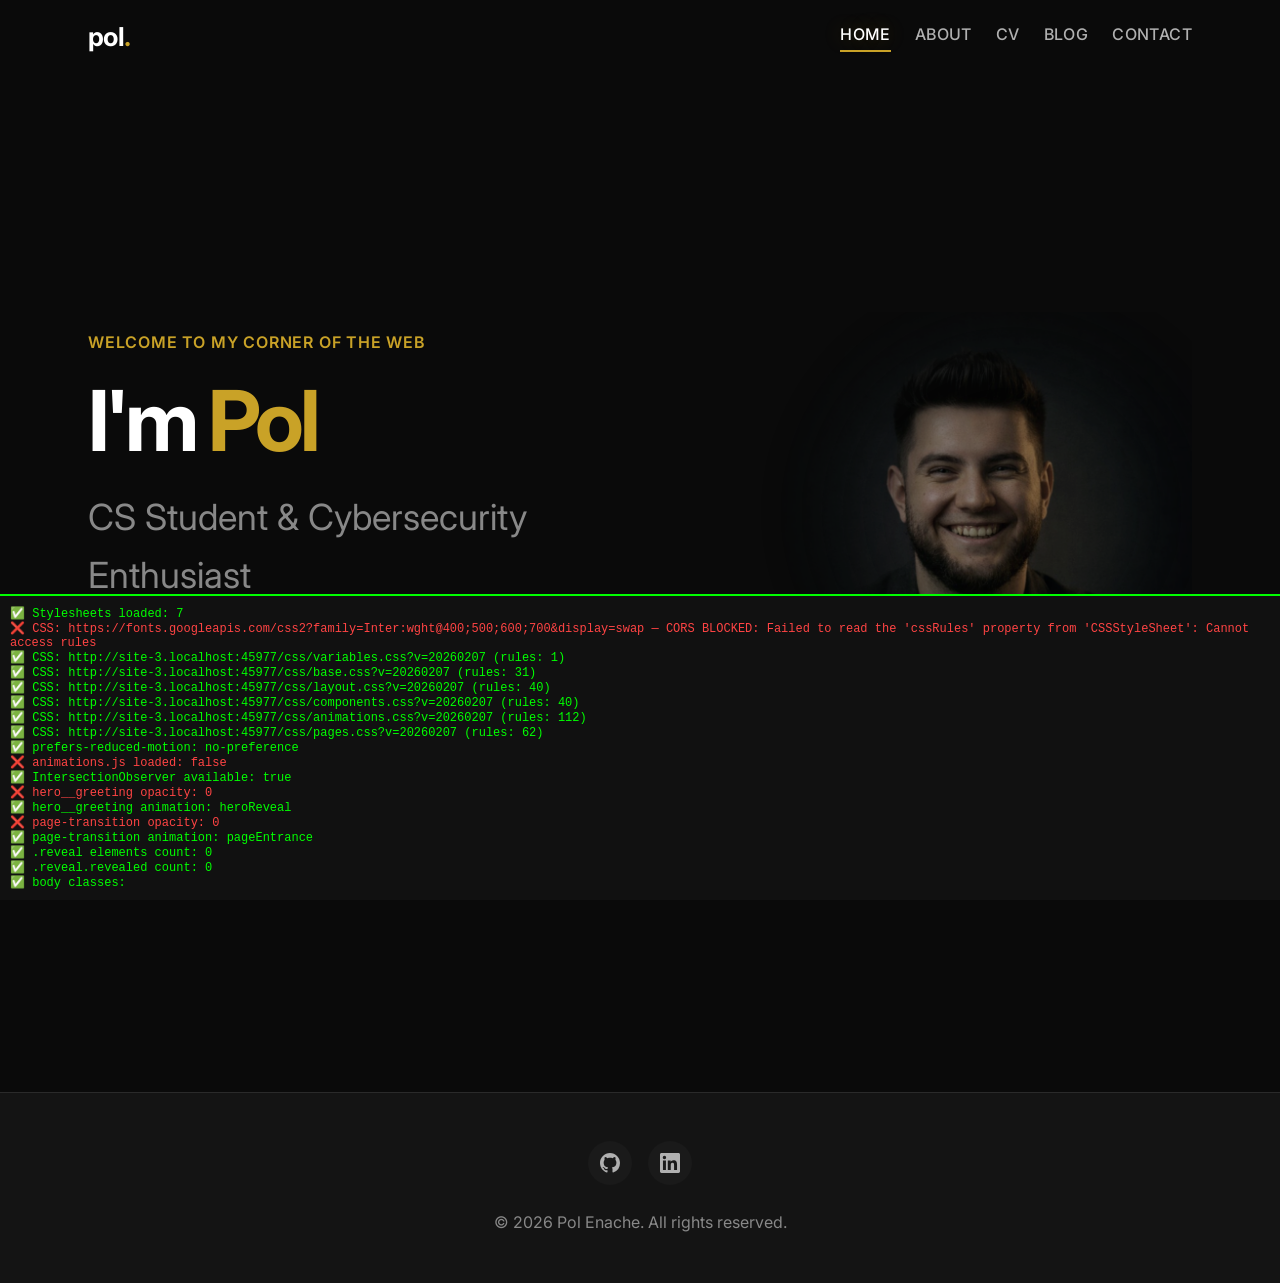
==== commit ac023a83: "Add temporary debug panel to diagnose animation issues" ====
--- a/index.html
+++ b/index.html
@@ -13,12 +13,12 @@
   <link href="https://fonts.googleapis.com/css2?family=Inter:wght@400;500;600;700&display=swap" rel="stylesheet">
 
   <!-- Styles -->
-  <link rel="stylesheet" href="css/variables.css?v=20260206">
-  <link rel="stylesheet" href="css/base.css?v=20260206">
-  <link rel="stylesheet" href="css/layout.css?v=20260206">
-  <link rel="stylesheet" href="css/components.css?v=20260206">
-  <link rel="stylesheet" href="css/animations.css?v=20260206">
-  <link rel="stylesheet" href="css/pages.css?v=20260206">
+  <link rel="stylesheet" href="css/variables.css?v=20260207">
+  <link rel="stylesheet" href="css/base.css?v=20260207">
+  <link rel="stylesheet" href="css/layout.css?v=20260207">
+  <link rel="stylesheet" href="css/components.css?v=20260207">
+  <link rel="stylesheet" href="css/animations.css?v=20260207">
+  <link rel="stylesheet" href="css/pages.css?v=20260207">
 </head>
 
 <body>
@@ -105,9 +105,80 @@
   </div>
 
   <!-- Scripts -->
-  <script src="js/main.js?v=20260206"></script>
-  <script src="js/animations.js?v=20260206"></script>
-  <script src="js/navigation.js?v=20260206"></script>
+  <script src="js/main.js?v=20260207" defer></script>
+  <script src="js/animations.js?v=20260207" defer></script>
+  <script src="js/navigation.js?v=20260207" defer></script>
+
+  <!-- DEBUG: temporary diagnostic panel — REMOVE after fixing -->
+  <script>
+    (function(){
+      var d = document.createElement('div');
+      d.style.cssText = 'position:fixed;bottom:0;left:0;right:0;background:#111;color:#0f0;font:12px monospace;padding:10px;z-index:99999;max-height:40vh;overflow:auto;border-top:2px solid #0f0;';
+      document.body.appendChild(d);
+      function log(msg, ok) {
+        d.innerHTML += '<div style="color:'+(ok?'#0f0':'#f44')+'">'+(ok?'✅':'❌')+' '+msg+'</div>';
+      }
+
+      // 1. Check if CSS files loaded
+      var sheets = Array.from(document.styleSheets);
+      log('Stylesheets loaded: ' + sheets.length, sheets.length >= 5);
+      sheets.forEach(function(s) {
+        try { log('  CSS: ' + (s.href||'inline') + ' (rules: '+s.cssRules.length+')', true); }
+        catch(e) { log('  CSS: ' + (s.href||'inline') + ' — CORS BLOCKED: '+e.message, false); }
+      });
+
+      // 2. Check prefers-reduced-motion
+      var reducedMotion = window.matchMedia('(prefers-reduced-motion: reduce)').matches;
+      log('prefers-reduced-motion: ' + (reducedMotion ? 'REDUCE (animations killed!)' : 'no-preference'), !reducedMotion);
+
+      // 3. Check JS loaded
+      log('animations.js loaded: ' + (typeof initScrollReveal === 'function' || typeof window.animations !== 'undefined'), typeof window.animations !== 'undefined');
+      log('IntersectionObserver available: ' + (typeof IntersectionObserver !== 'undefined'), typeof IntersectionObserver !== 'undefined');
+
+      // 4. Check hero elements
+      var hero = document.querySelector('.hero__greeting');
+      if (hero) {
+        var cs = getComputedStyle(hero);
+        log('hero__greeting opacity: ' + cs.opacity, parseFloat(cs.opacity) > 0);
+        log('hero__greeting animation: ' + cs.animationName, cs.animationName !== 'none');
+      } else {
+        log('hero__greeting element NOT FOUND', false);
+      }
+
+      // 5. Check page-transition
+      var pt = document.querySelector('.page-transition');
+      if (pt) {
+        var cs2 = getComputedStyle(pt);
+        log('page-transition opacity: ' + cs2.opacity, parseFloat(cs2.opacity) > 0);
+        log('page-transition animation: ' + cs2.animationName, cs2.animationName !== 'none');
+      }
+
+      // 6. Check reveal elements
+      var reveals = document.querySelectorAll('.reveal');
+      log('.reveal elements count: ' + reveals.length, true);
+      var revealed = document.querySelectorAll('.reveal.revealed');
+      log('.reveal.revealed count: ' + revealed.length, true);
+
+      // 7. Check body classes
+      log('body classes: ' + document.body.className, true);
+
+      // 8. Check for JS errors
+      window.addEventListener('error', function(e) { log('JS ERROR: ' + e.message + ' at ' + e.filename + ':' + e.lineno, false); });
+
+      // 9. Re-check after 2s
+      setTimeout(function() {
+        log('--- After 2 seconds ---', true);
+        var revealed2 = document.querySelectorAll('.reveal.revealed');
+        log('.reveal.revealed count: ' + revealed2.length, true);
+        log('body classes: ' + document.body.className, true);
+        var hero2 = document.querySelector('.hero__greeting');
+        if (hero2) {
+          var cs3 = getComputedStyle(hero2);
+          log('hero__greeting opacity now: ' + cs3.opacity, parseFloat(cs3.opacity) > 0);
+        }
+      }, 2000);
+    })();
+  </script>
 
 </body>
 
--- a/css/animations.css
+++ b/css/animations.css
@@ -244,7 +244,14 @@
 }
 
 .page-transition {
-    animation: pageEntrance 0.9s cubic-bezier(0.16, 1, 0.3, 1) forwards;
+    animation: pageEntrance 0.9s cubic-bezier(0.16, 1, 0.3, 1) both;
+}
+
+/* Guarantee content is visible even if animation is blocked */
+.page-loaded .page-transition {
+    opacity: 1;
+    transform: none;
+    filter: none;
 }
 
 /* ==========================================================================
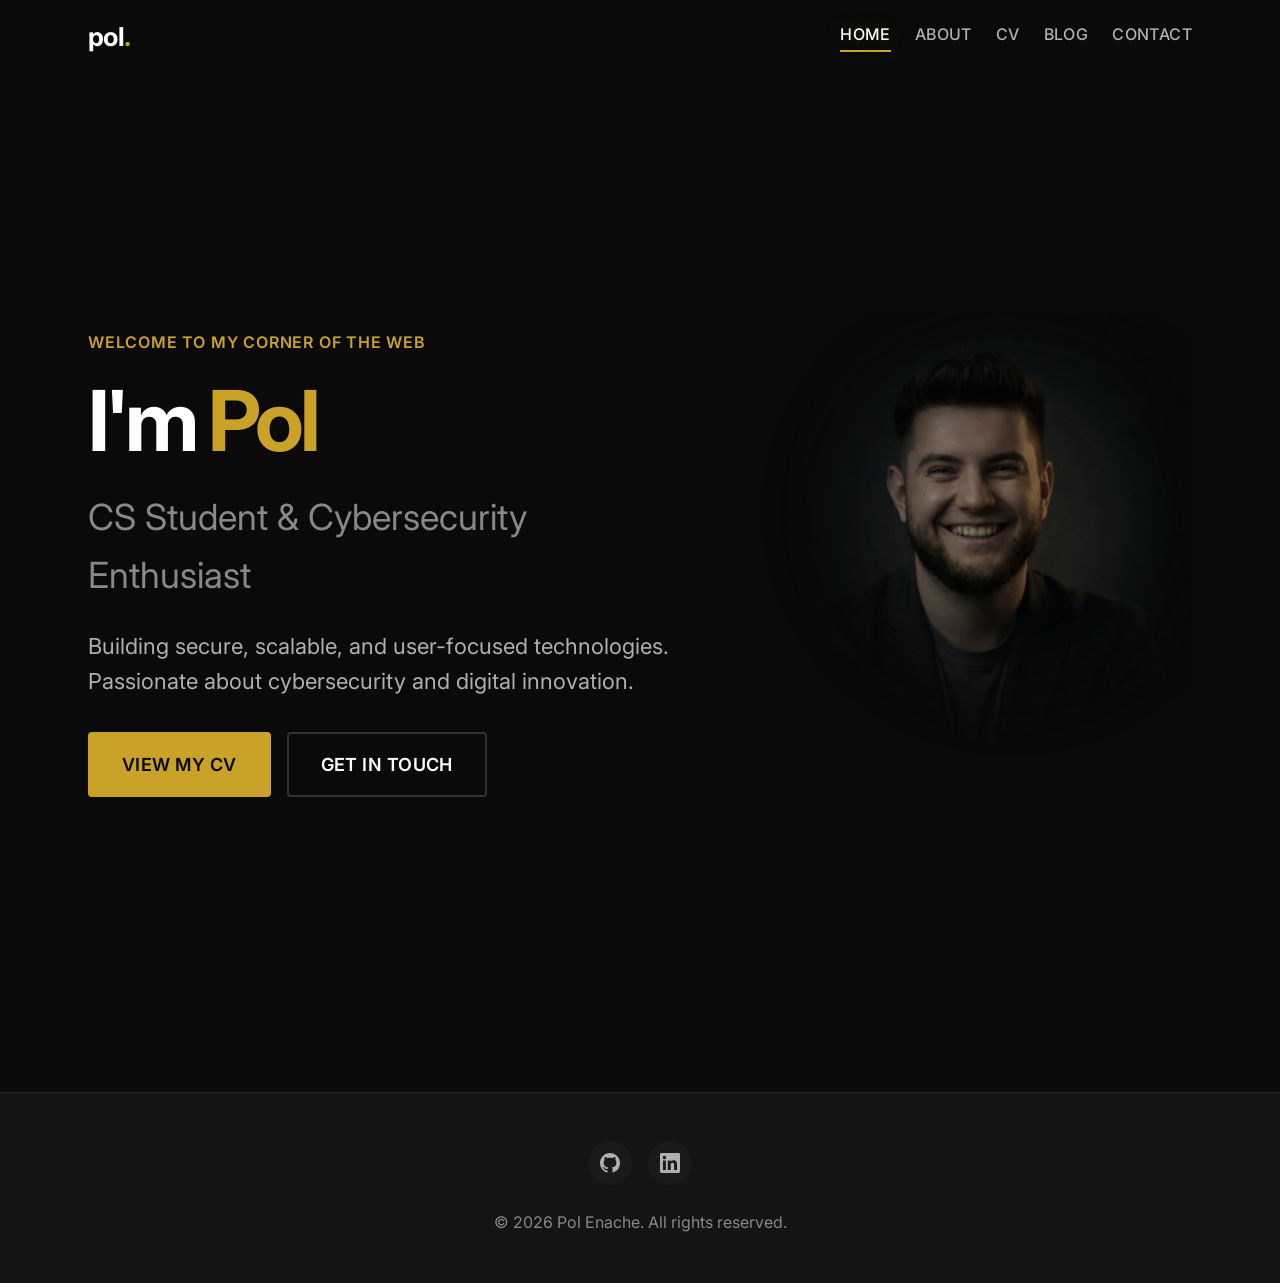
==== commit 6ec3236e: "Fix: reduced-motion now shows content instantly instead of hiding it; remove debug panel" ====
--- a/index.html
+++ b/index.html
@@ -109,76 +109,6 @@
   <script src="js/animations.js?v=20260207" defer></script>
   <script src="js/navigation.js?v=20260207" defer></script>
 
-  <!-- DEBUG: temporary diagnostic panel — REMOVE after fixing -->
-  <script>
-    (function(){
-      var d = document.createElement('div');
-      d.style.cssText = 'position:fixed;bottom:0;left:0;right:0;background:#111;color:#0f0;font:12px monospace;padding:10px;z-index:99999;max-height:40vh;overflow:auto;border-top:2px solid #0f0;';
-      document.body.appendChild(d);
-      function log(msg, ok) {
-        d.innerHTML += '<div style="color:'+(ok?'#0f0':'#f44')+'">'+(ok?'✅':'❌')+' '+msg+'</div>';
-      }
-
-      // 1. Check if CSS files loaded
-      var sheets = Array.from(document.styleSheets);
-      log('Stylesheets loaded: ' + sheets.length, sheets.length >= 5);
-      sheets.forEach(function(s) {
-        try { log('  CSS: ' + (s.href||'inline') + ' (rules: '+s.cssRules.length+')', true); }
-        catch(e) { log('  CSS: ' + (s.href||'inline') + ' — CORS BLOCKED: '+e.message, false); }
-      });
-
-      // 2. Check prefers-reduced-motion
-      var reducedMotion = window.matchMedia('(prefers-reduced-motion: reduce)').matches;
-      log('prefers-reduced-motion: ' + (reducedMotion ? 'REDUCE (animations killed!)' : 'no-preference'), !reducedMotion);
-
-      // 3. Check JS loaded
-      log('animations.js loaded: ' + (typeof initScrollReveal === 'function' || typeof window.animations !== 'undefined'), typeof window.animations !== 'undefined');
-      log('IntersectionObserver available: ' + (typeof IntersectionObserver !== 'undefined'), typeof IntersectionObserver !== 'undefined');
-
-      // 4. Check hero elements
-      var hero = document.querySelector('.hero__greeting');
-      if (hero) {
-        var cs = getComputedStyle(hero);
-        log('hero__greeting opacity: ' + cs.opacity, parseFloat(cs.opacity) > 0);
-        log('hero__greeting animation: ' + cs.animationName, cs.animationName !== 'none');
-      } else {
-        log('hero__greeting element NOT FOUND', false);
-      }
-
-      // 5. Check page-transition
-      var pt = document.querySelector('.page-transition');
-      if (pt) {
-        var cs2 = getComputedStyle(pt);
-        log('page-transition opacity: ' + cs2.opacity, parseFloat(cs2.opacity) > 0);
-        log('page-transition animation: ' + cs2.animationName, cs2.animationName !== 'none');
-      }
-
-      // 6. Check reveal elements
-      var reveals = document.querySelectorAll('.reveal');
-      log('.reveal elements count: ' + reveals.length, true);
-      var revealed = document.querySelectorAll('.reveal.revealed');
-      log('.reveal.revealed count: ' + revealed.length, true);
-
-      // 7. Check body classes
-      log('body classes: ' + document.body.className, true);
-
-      // 8. Check for JS errors
-      window.addEventListener('error', function(e) { log('JS ERROR: ' + e.message + ' at ' + e.filename + ':' + e.lineno, false); });
-
-      // 9. Re-check after 2s
-      setTimeout(function() {
-        log('--- After 2 seconds ---', true);
-        var revealed2 = document.querySelectorAll('.reveal.revealed');
-        log('.reveal.revealed count: ' + revealed2.length, true);
-        log('body classes: ' + document.body.className, true);
-        var hero2 = document.querySelector('.hero__greeting');
-        if (hero2) {
-          var cs3 = getComputedStyle(hero2);
-          log('hero__greeting opacity now: ' + cs3.opacity, parseFloat(cs3.opacity) > 0);
-        }
-      }, 2000);
-    })();
-  </script>
 
 </body>
 
--- a/css/animations.css
+++ b/css/animations.css
@@ -835,24 +835,45 @@
     *,
     *::before,
     *::after {
-        animation-duration: 0.01ms !important;
-        animation-iteration-count: 1 !important;
-        transition-duration: 0.01ms !important;
+        animation: none !important;
+        transition: none !important;
+    }
+
+    /* Ensure ALL animated elements are immediately visible */
+    .page-transition,
+    .hero__greeting,
+    .hero__title,
+    .hero__title .text-accent,
+    .hero__subtitle,
+    .hero__description,
+    .hero__actions,
+    .hero__actions .btn,
+    .hero__portrait,
+    .hero__scroll,
+    .about__image,
+    .about__bio h1,
+    .about__bio .divider,
+    .about__bio p,
+    .divider,
+    .contact__link {
+        opacity: 1 !important;
+        transform: none !important;
+        filter: none !important;
     }
 
     .reveal {
-        opacity: 1;
-        transform: none;
-        filter: none;
+        opacity: 1 !important;
+        transform: none !important;
+        filter: none !important;
     }
 
     .timeline__item {
-        opacity: 1;
-        transform: none;
+        opacity: 1 !important;
+        transform: none !important;
     }
 
     .skill-item {
-        opacity: 1;
-        transform: none;
+        opacity: 1 !important;
+        transform: none !important;
     }
 }
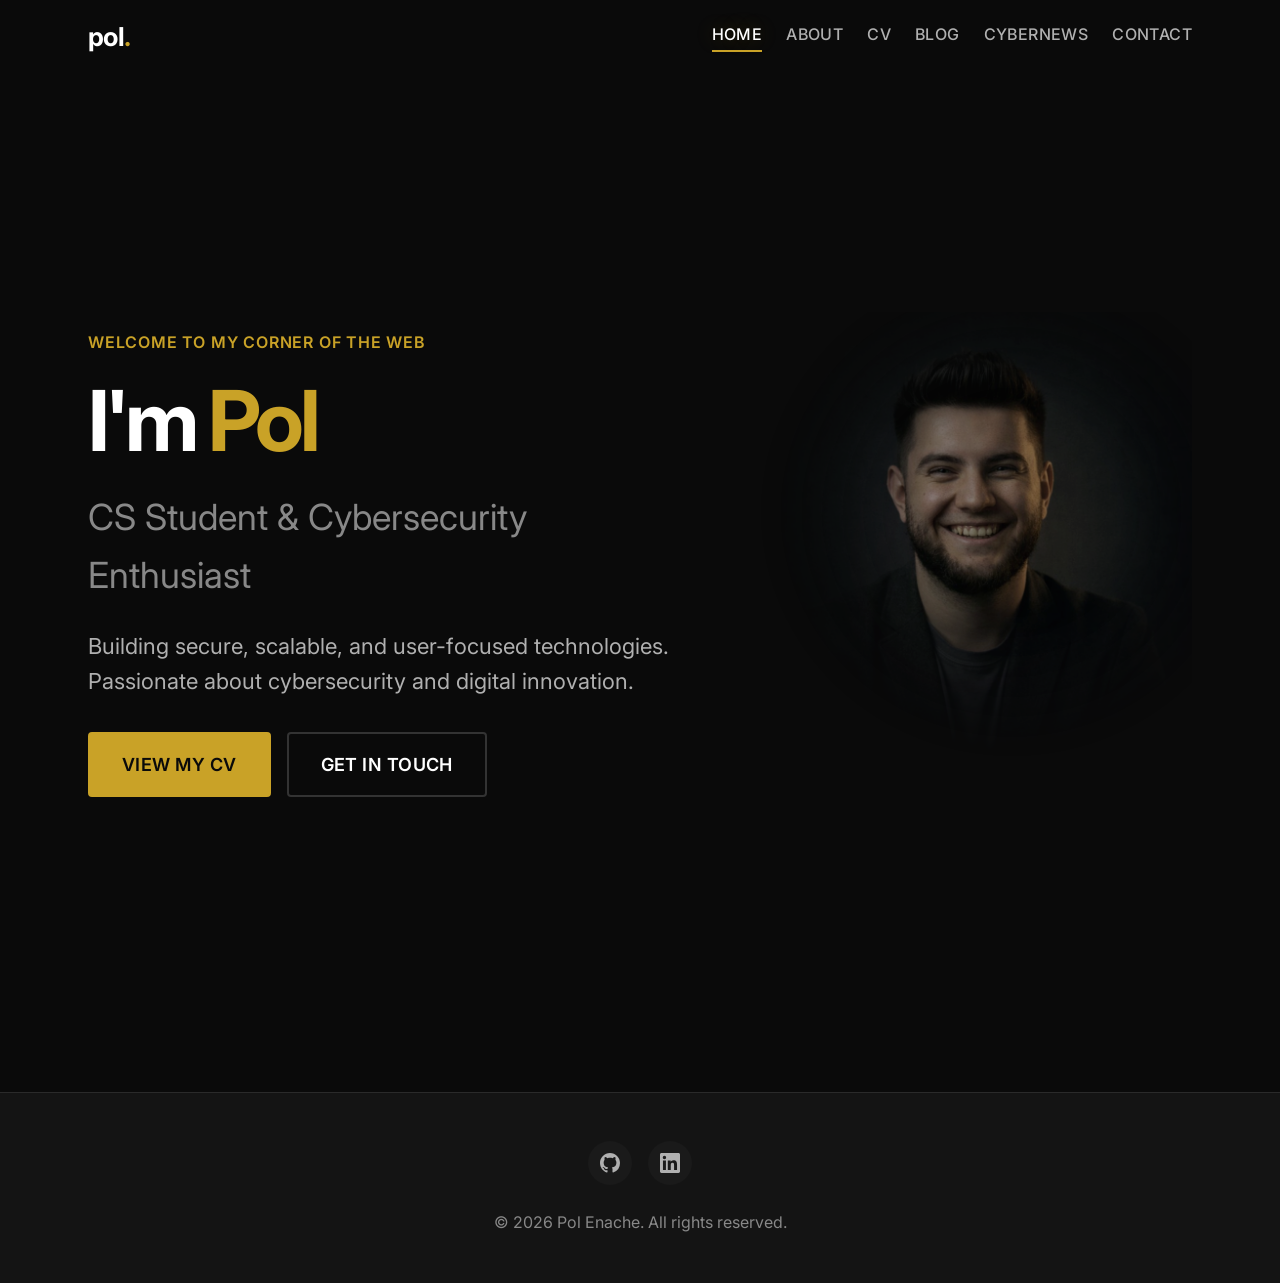
==== commit 4dfa22b8: "feat: add daily SOC cybernews briefing" ====
--- a/index.html
+++ b/index.html
@@ -41,6 +41,7 @@
               <li><a href="about.html" class="nav__link">About</a></li>
               <li><a href="cv.html" class="nav__link">CV</a></li>
               <li><a href="blog.html" class="nav__link">Blog</a></li>
+              <li><a href="cybernews/" class="nav__link">Cybernews</a></li>
               <li><a href="contact.html" class="nav__link">Contact</a></li>
             </ul>
           </nav>
@@ -112,4 +113,4 @@
 
 </body>
 
-</html>+</html>
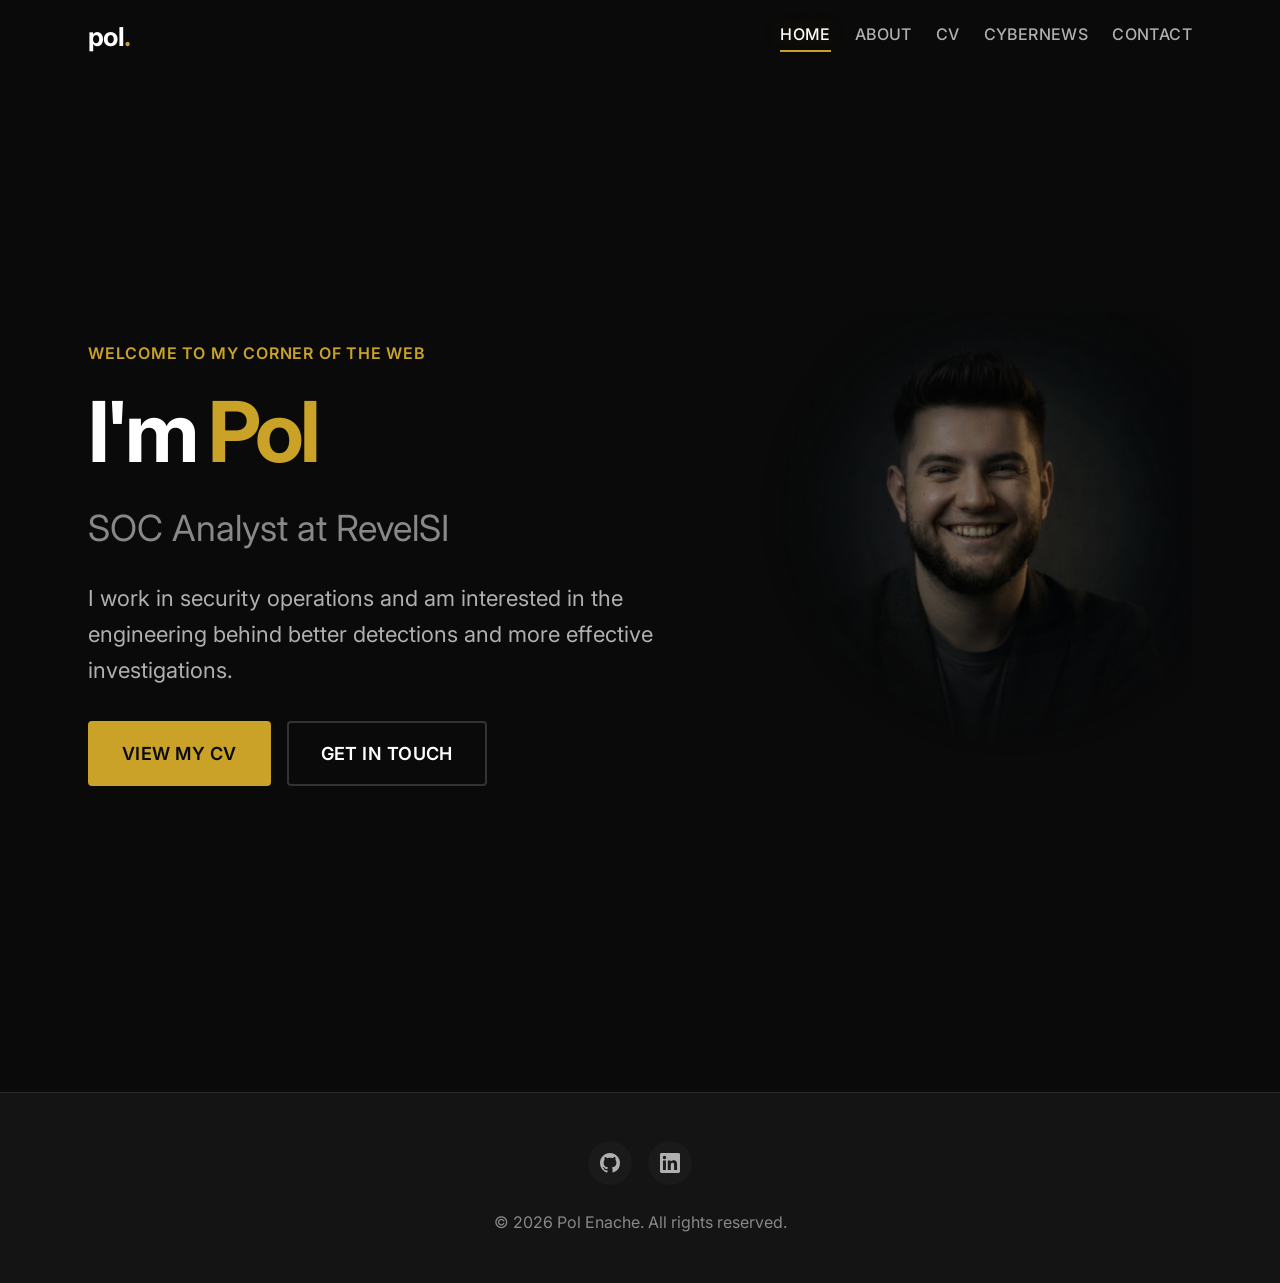
==== commit e1d1b467: "Update SOC profile and improve daily Cybernews refresh" ====
--- a/index.html
+++ b/index.html
@@ -4,7 +4,7 @@
 <head>
   <meta charset="UTF-8">
   <meta name="viewport" content="width=device-width, initial-scale=1.0">
-  <meta name="description" content="Personal website of Pol Enache - CS Student & Cybersecurity Enthusiast">
+  <meta name="description" content="Personal website of Pol Enache, SOC analyst at RevelSI.">
   <title>Pol Enache | Home</title>
 
   <!-- Google Fonts -->
@@ -40,7 +40,6 @@
               <li><a href="index.html" class="nav__link active">Home</a></li>
               <li><a href="about.html" class="nav__link">About</a></li>
               <li><a href="cv.html" class="nav__link">CV</a></li>
-              <li><a href="blog.html" class="nav__link">Blog</a></li>
               <li><a href="cybernews/" class="nav__link">Cybernews</a></li>
               <li><a href="contact.html" class="nav__link">Contact</a></li>
             </ul>
@@ -58,10 +57,10 @@
             <div class="hero__content">
               <span class="hero__greeting">Welcome to my corner of the web</span>
               <h1 class="hero__title">I'm <span class="text-accent">Pol</span></h1>
-              <p class="hero__subtitle">CS Student & Cybersecurity Enthusiast</p>
+              <p class="hero__subtitle">SOC Analyst at RevelSI</p>
               <p class="hero__description">
-                Building secure, scalable, and user-focused technologies.
-                Passionate about cybersecurity and digital innovation.
+                I work in security operations and am interested in the engineering behind better detections
+                and more effective investigations.
               </p>
               <div class="hero__actions">
                 <a href="cv.html" class="btn btn--primary btn--large btn-shine btn--glow">View My CV</a>
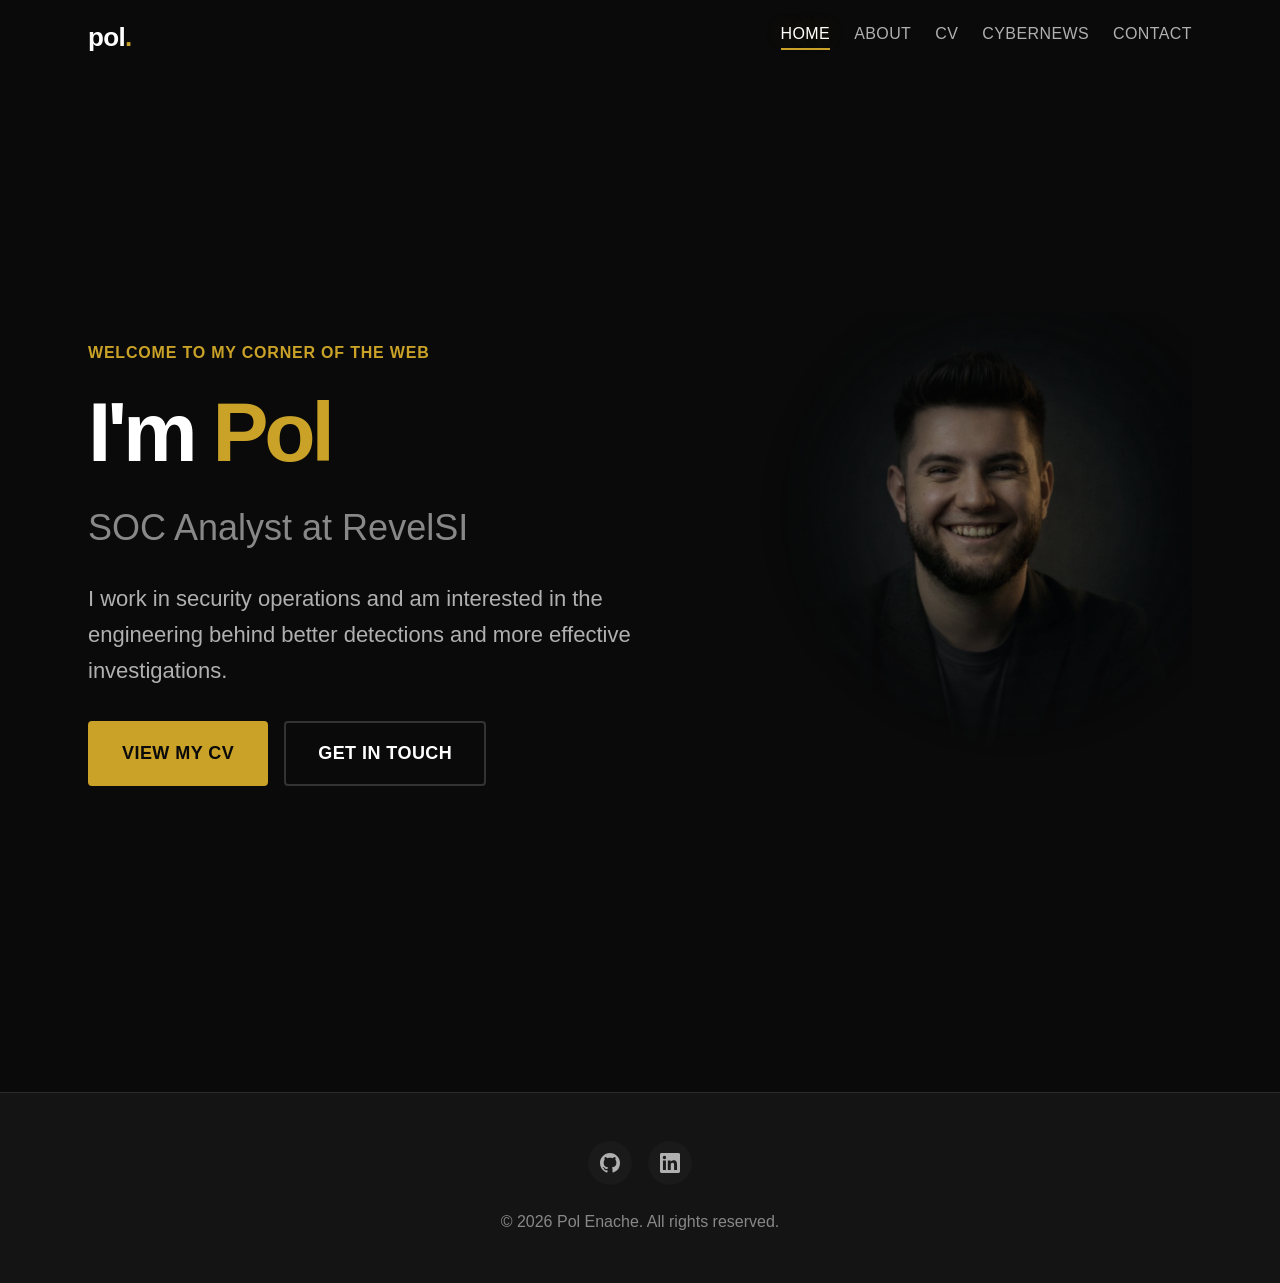
==== commit 62af3a0b: "Harden portfolio browser policies and Pages deployment" ====
--- a/index.html
+++ b/index.html
@@ -3,6 +3,9 @@
 
 <head>
   <meta charset="UTF-8">
+  <meta http-equiv="Content-Security-Policy"
+    content="default-src 'none'; base-uri 'none'; object-src 'none'; script-src 'self'; style-src 'self' 'unsafe-inline' https://fonts.googleapis.com; font-src 'self' https://fonts.gstatic.com; img-src 'self'; connect-src 'none'; form-action 'none'">
+  <meta name="referrer" content="strict-origin-when-cross-origin">
   <meta name="viewport" content="width=device-width, initial-scale=1.0">
   <meta name="description" content="Personal website of Pol Enache, SOC analyst at RevelSI.">
   <title>Pol Enache | Home</title>
